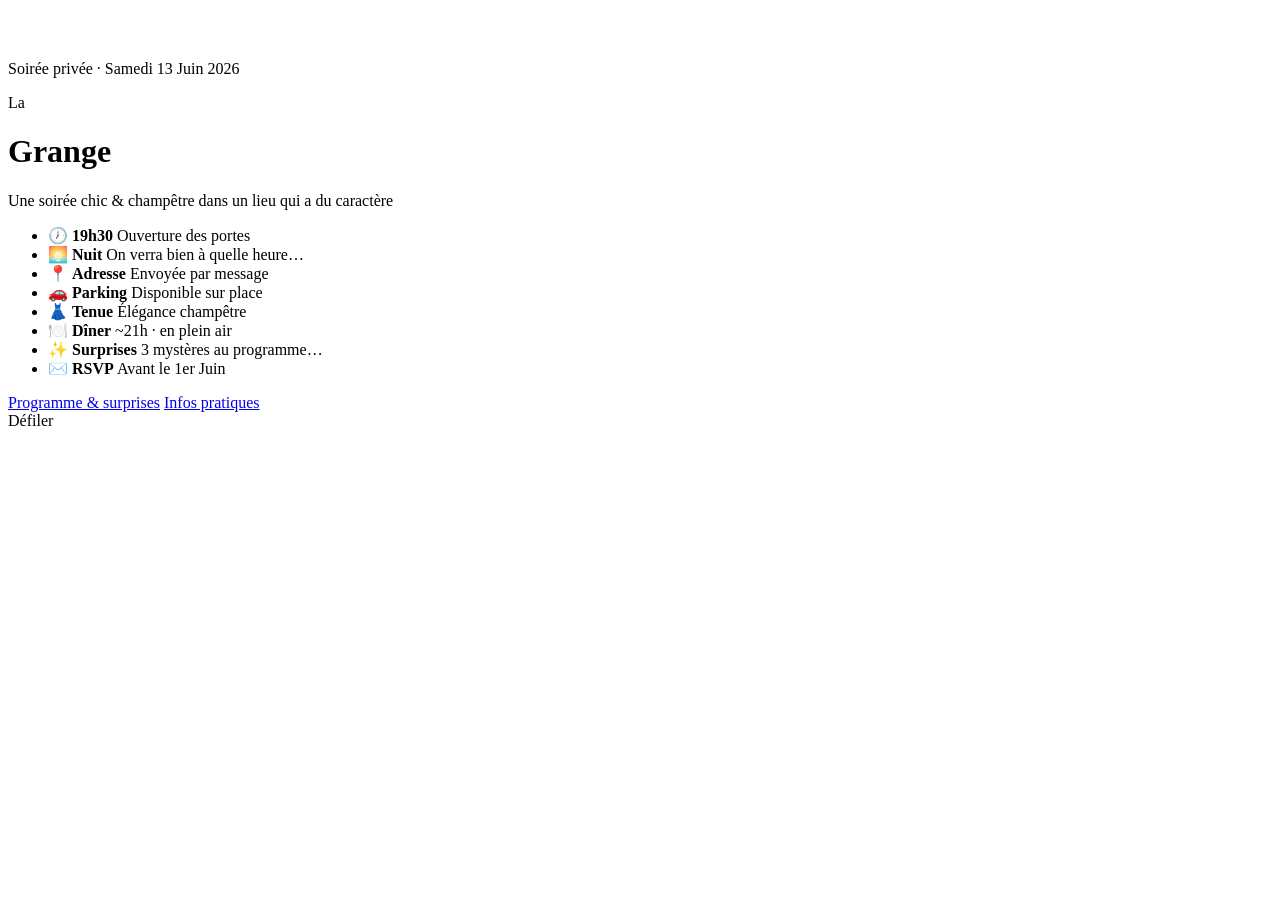
==== index.html @ 0860c228 "Rename index to index.html" ====
<!DOCTYPE html>
<html lang="fr">
<head>
  <meta charset="UTF-8" />
  <meta name="viewport" content="width=device-width, initial-scale=1.0" />
  <title>La Grange · Soirée du 13 Juin 2026</title>
  <link rel="preconnect" href="https://fonts.googleapis.com" />
  <link rel="preconnect" href="https://fonts.gstatic.com" crossorigin />
  <link href="https://fonts.googleapis.com/css2?family=Playfair+Display:ital,wght@0,700;0,900;1,400;1,700&family=Libre+Baskerville:ital@0;1&family=Raleway:wght@300;400;500&display=swap" rel="stylesheet" />
  <link rel="stylesheet" href="style.css" />
</head>
<body>

  <!-- ░░ FOND BRIQUE ░░ -->
  <div class="brick-bg" aria-hidden="true">
    <div class="brick-overlay"></div>
    <div class="brick-vignette"></div>
    <div class="brick-glow"></div>
  </div>

  <!-- ░░ VIGNES ░░ -->
  <div class="vines-wrap vines-wrap-left" aria-hidden="true">
    <img class="vine-img vine-img-1" src="vine-left.png"  alt="" />
    <img class="vine-img vine-img-2" src="vine-right.png" alt="" />
    <img class="vine-img vine-img-3" src="vine-left.png"  alt="" />
    <img class="vine-img vine-img-4" src="vine-right.png" alt="" />
  </div>
  <div class="vines-wrap vines-wrap-right" aria-hidden="true">
    <img class="vine-img vine-img-1" src="vine-right.png" alt="" />
    <img class="vine-img vine-img-2" src="vine-left.png"  alt="" />
    <img class="vine-img vine-img-3" src="vine-right.png" alt="" />
    <img class="vine-img vine-img-4" src="vine-left.png"  alt="" />
  </div>

  <!-- ░░ CONTENU PRINCIPAL ░░ -->
  <main class="hero">

    <p class="eyebrow animate-down delay-1">Soirée privée &middot; Samedi 13 Juin 2026</p>

    <div class="title-block animate-down delay-2">
      <span class="title-la">La</span>
      <h1 class="title-main">Grange</h1>
    </div>

    <div class="ornament animate-down delay-3" aria-hidden="true">
      <span class="orn-line"></span>
      <span class="orn-diamond"></span>
      <span class="orn-diamond sm"></span>
      <span class="orn-diamond"></span>
      <span class="orn-line r"></span>
    </div>

    <p class="hero-tagline animate-down delay-4">
      Une soirée chic &amp; champêtre dans un lieu qui a du caractère
    </p>

    <!-- ÉTIQUETTES INFO -->
    <ul class="tags animate-up delay-5" role="list">
      <li class="tag">
        <span class="tag-icon" aria-hidden="true">🕖</span>
        <strong>19h30</strong>
        <span class="tag-sep" aria-hidden="true"></span>
        Ouverture des portes
      </li>
      <li class="tag">
        <span class="tag-icon" aria-hidden="true">🌅</span>
        <strong>Nuit</strong>
        <span class="tag-sep" aria-hidden="true"></span>
        On verra bien à quelle heure…
      </li>
      <li class="tag">
        <span class="tag-icon" aria-hidden="true">📍</span>
        <strong>Adresse</strong>
        <span class="tag-sep" aria-hidden="true"></span>
        Envoyée par message
      </li>
      <li class="tag">
        <span class="tag-icon" aria-hidden="true">🚗</span>
        <strong>Parking</strong>
        <span class="tag-sep" aria-hidden="true"></span>
        Disponible sur place
      </li>
      <li class="tag">
        <span class="tag-icon" aria-hidden="true">👗</span>
        <strong>Tenue</strong>
        <span class="tag-sep" aria-hidden="true"></span>
        Élégance champêtre
      </li>
      <li class="tag">
        <span class="tag-icon" aria-hidden="true">🍽️</span>
        <strong>Dîner</strong>
        <span class="tag-sep" aria-hidden="true"></span>
        ~21h · en plein air
      </li>
      <li class="tag tag-mystery">
        <span class="tag-icon" aria-hidden="true">✨</span>
        <strong>Surprises</strong>
        <span class="tag-sep" aria-hidden="true"></span>
        3 mystères au programme…
      </li>
      <li class="tag tag-rsvp">
        <span class="tag-icon" aria-hidden="true">✉️</span>
        <strong>RSVP</strong>
        <span class="tag-sep" aria-hidden="true"></span>
        Avant le 1er Juin
      </li>
    </ul>

    <!-- NAVIGATION VERS LES AUTRES PAGES -->
    <nav class="page-nav animate-up delay-6" aria-label="Navigation du site">
      <a href="programme.html" class="nav-btn">Programme &amp; surprises</a>
      <a href="infos.html" class="nav-btn nav-btn-ghost">Infos pratiques</a>
    </nav>

  </main>

  <!-- FLÈCHE SCROLL -->
  <div class="scroll-cue animate-down delay-6" aria-hidden="true">
    <span>Défiler</span>
    <div class="scroll-arrow"></div>
  </div>

  <script src="main.js"></script>
</body>
</html>
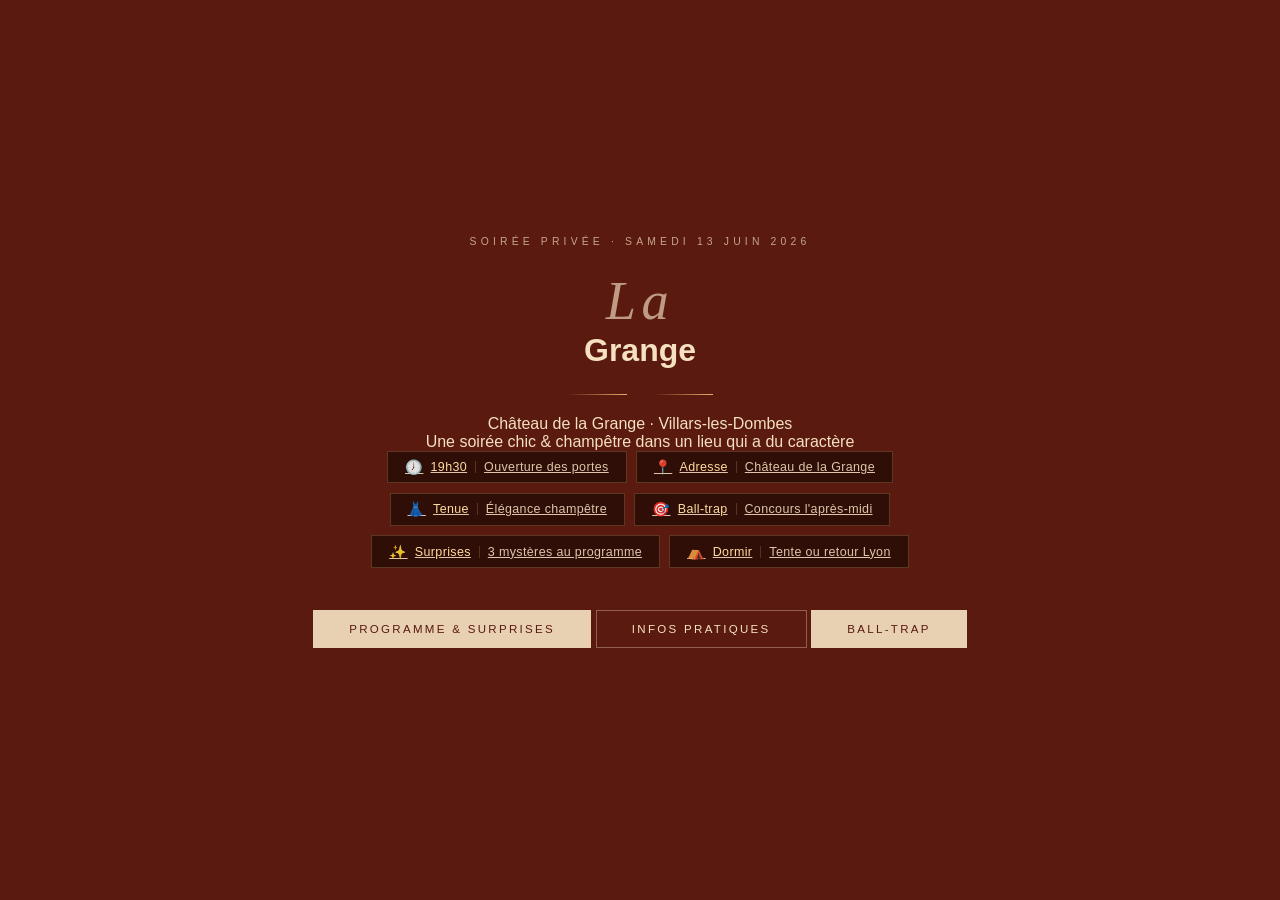
==== commit 748b7776: "Update index.html" ====
--- a/index.html
+++ b/index.html
@@ -4,122 +4,43 @@
   <meta charset="UTF-8" />
   <meta name="viewport" content="width=device-width, initial-scale=1.0" />
   <title>La Grange · Soirée du 13 Juin 2026</title>
-  <link rel="preconnect" href="https://fonts.googleapis.com" />
-  <link rel="preconnect" href="https://fonts.gstatic.com" crossorigin />
-  <link href="https://fonts.googleapis.com/css2?family=Playfair+Display:ital,wght@0,700;0,900;1,400;1,700&family=Libre+Baskerville:ital@0;1&family=Raleway:wght@300;400;500&display=swap" rel="stylesheet" />
   <link rel="stylesheet" href="style.css" />
 </head>
 <body>
 
-  <!-- ░░ FOND BRIQUE ░░ -->
-  <div class="brick-bg" aria-hidden="true">
-    <div class="brick-overlay"></div>
-    <div class="brick-vignette"></div>
-    <div class="brick-glow"></div>
+<main class="hero">
+
+  <p class="eyebrow fade-in d1">Soirée privée &middot; Samedi 13 Juin 2026</p>
+
+  <div class="title-wrap fade-in d2">
+    <span class="title-la">La</span>
+    <h1>Grange</h1>
   </div>
 
-  <!-- ░░ VIGNES ░░ -->
-  <div class="vines-wrap vines-wrap-left" aria-hidden="true">
-    <img class="vine-img vine-img-1" src="vine-left.png"  alt="" />
-    <img class="vine-img vine-img-2" src="vine-right.png" alt="" />
-    <img class="vine-img vine-img-3" src="vine-left.png"  alt="" />
-    <img class="vine-img vine-img-4" src="vine-right.png" alt="" />
-  </div>
-  <div class="vines-wrap vines-wrap-right" aria-hidden="true">
-    <img class="vine-img vine-img-1" src="vine-right.png" alt="" />
-    <img class="vine-img vine-img-2" src="vine-left.png"  alt="" />
-    <img class="vine-img vine-img-3" src="vine-right.png" alt="" />
-    <img class="vine-img vine-img-4" src="vine-left.png"  alt="" />
+  <div class="ornament fade-in d3" aria-hidden="true">
+    <span class="orn-line"></span>
+    <span class="orn-dot"></span>
+    <span class="orn-line"></span>
   </div>
 
-  <!-- ░░ CONTENU PRINCIPAL ░░ -->
-  <main class="hero">
+  <p class="tagline fade-in d4">Château de la Grange &middot; Villars-les-Dombes<br>Une soirée chic &amp; champêtre dans un lieu qui a du caractère</p>
 
-    <p class="eyebrow animate-down delay-1">Soirée privée &middot; Samedi 13 Juin 2026</p>
+  <ul class="tags fade-in d5">
+    <a href="programme.html" class="tag"><span class="tag-icon">🕖</span><strong>19h30</strong><span class="tag-sep"></span>Ouverture des portes</a>
+    <a href="adresse.html" class="tag"><span class="tag-icon">📍</span><strong>Adresse</strong><span class="tag-sep"></span>Château de la Grange</a>
+    <a href="tenue.html" class="tag"><span class="tag-icon">👗</span><strong>Tenue</strong><span class="tag-sep"></span>Élégance champêtre</a>
+    <a href="ball-trap.html" class="tag"><span class="tag-icon">🎯</span><strong>Ball-trap</strong><span class="tag-sep"></span>Concours l'après-midi</a>
+    <a href="programme.html#surprises" class="tag"><span class="tag-icon">✨</span><strong>Surprises</strong><span class="tag-sep"></span>3 mystères au programme</a>
+    <a href="adresse.html#dormir" class="tag"><span class="tag-icon">⛺</span><strong>Dormir</strong><span class="tag-sep"></span>Tente ou retour Lyon</a>
+  </ul>
 
-    <div class="title-block animate-down delay-2">
-      <span class="title-la">La</span>
-      <h1 class="title-main">Grange</h1>
-    </div>
+  <nav class="nav fade-in d6">
+    <a href="programme.html" class="nav-btn">Programme &amp; surprises</a>
+    <a href="adresse.html" class="nav-btn nav-btn-ghost">Infos pratiques</a>
+    <a href="ball-trap.html" class="nav-btn nav-btn-ball">Ball-trap</a>
+  </nav>
 
-    <div class="ornament animate-down delay-3" aria-hidden="true">
-      <span class="orn-line"></span>
-      <span class="orn-diamond"></span>
-      <span class="orn-diamond sm"></span>
-      <span class="orn-diamond"></span>
-      <span class="orn-line r"></span>
-    </div>
+</main>
 
-    <p class="hero-tagline animate-down delay-4">
-      Une soirée chic &amp; champêtre dans un lieu qui a du caractère
-    </p>
-
-    <!-- ÉTIQUETTES INFO -->
-    <ul class="tags animate-up delay-5" role="list">
-      <li class="tag">
-        <span class="tag-icon" aria-hidden="true">🕖</span>
-        <strong>19h30</strong>
-        <span class="tag-sep" aria-hidden="true"></span>
-        Ouverture des portes
-      </li>
-      <li class="tag">
-        <span class="tag-icon" aria-hidden="true">🌅</span>
-        <strong>Nuit</strong>
-        <span class="tag-sep" aria-hidden="true"></span>
-        On verra bien à quelle heure…
-      </li>
-      <li class="tag">
-        <span class="tag-icon" aria-hidden="true">📍</span>
-        <strong>Adresse</strong>
-        <span class="tag-sep" aria-hidden="true"></span>
-        Envoyée par message
-      </li>
-      <li class="tag">
-        <span class="tag-icon" aria-hidden="true">🚗</span>
-        <strong>Parking</strong>
-        <span class="tag-sep" aria-hidden="true"></span>
-        Disponible sur place
-      </li>
-      <li class="tag">
-        <span class="tag-icon" aria-hidden="true">👗</span>
-        <strong>Tenue</strong>
-        <span class="tag-sep" aria-hidden="true"></span>
-        Élégance champêtre
-      </li>
-      <li class="tag">
-        <span class="tag-icon" aria-hidden="true">🍽️</span>
-        <strong>Dîner</strong>
-        <span class="tag-sep" aria-hidden="true"></span>
-        ~21h · en plein air
-      </li>
-      <li class="tag tag-mystery">
-        <span class="tag-icon" aria-hidden="true">✨</span>
-        <strong>Surprises</strong>
-        <span class="tag-sep" aria-hidden="true"></span>
-        3 mystères au programme…
-      </li>
-      <li class="tag tag-rsvp">
-        <span class="tag-icon" aria-hidden="true">✉️</span>
-        <strong>RSVP</strong>
-        <span class="tag-sep" aria-hidden="true"></span>
-        Avant le 1er Juin
-      </li>
-    </ul>
-
-    <!-- NAVIGATION VERS LES AUTRES PAGES -->
-    <nav class="page-nav animate-up delay-6" aria-label="Navigation du site">
-      <a href="programme.html" class="nav-btn">Programme &amp; surprises</a>
-      <a href="infos.html" class="nav-btn nav-btn-ghost">Infos pratiques</a>
-    </nav>
-
-  </main>
-
-  <!-- FLÈCHE SCROLL -->
-  <div class="scroll-cue animate-down delay-6" aria-hidden="true">
-    <span>Défiler</span>
-    <div class="scroll-arrow"></div>
-  </div>
-
-  <script src="main.js"></script>
 </body>
 </html>
--- a/style.css
+++ b/style.css
@@ -0,0 +1,424 @@
+/* ============================================================
+   LA GRANGE · style.css
+   Soirée du 13 Juin 2026
+   ============================================================ */
+
+/* ── VARIABLES ─────────────────────────────────────────────── */
+:root {
+  --brick-base:    #7a2e1a;
+  --brick-dark:    #5a1a0f;
+  --brick-mid:     #8a3820;
+  --cream:         #F5E0C0;
+  --cream-dim:     rgba(245, 224, 192, 0.65);
+  --gold:          rgba(255, 200, 120, 0.85);
+  --gold-faint:    rgba(255, 200, 120, 0.25);
+  --gold-glow:     rgba(255, 160, 60, 0.12);
+  --text-mid:      rgba(245, 224, 192, 0.7);
+  --text-muted:    rgba(245, 224, 192, 0.45);
+  --tag-bg:        rgba(18, 7, 2, 0.58);
+  --tag-border:    rgba(255, 200, 120, 0.22);
+  --vine-green:    #4a7c3f;
+
+  --font-display:  'Playfair Display', Georgia, serif;
+  --font-serif:    'Libre Baskerville', Georgia, serif;
+  --font-sans:     'Raleway', sans-serif;
+
+  --ease-out: cubic-bezier(0.22, 1, 0.36, 1);
+}
+
+/* ── RESET ──────────────────────────────────────────────────── */
+*, *::before, *::after {
+  box-sizing: border-box;
+  margin: 0;
+  padding: 0;
+}
+
+html {
+  scroll-behavior: smooth;
+  font-size: 16px;
+}
+
+body {
+  font-family: var(--font-sans);
+  font-weight: 300;
+  background-color: var(--brick-dark);
+  color: var(--cream);
+  min-height: 100vh;
+  overflow-x: hidden;
+  position: relative;
+}
+
+/* ── MUR DE BRIQUE ──────────────────────────────────────────── */
+.brick-bg {
+  position: fixed;
+  inset: 0;
+  z-index: 0;
+  background-color: var(--brick-dark);
+  background-image: url('brick.jpg');
+  background-size: cover;
+  background-position: center center;
+  background-repeat: no-repeat;
+  pointer-events: none;
+}
+
+/* Superposition sombre pour lisibilité du texte */
+.brick-overlay {
+  position: absolute;
+  inset: 0;
+  background: rgba(20, 5, 2, 0.52);
+}
+
+/* Vignette sur les bords pour la profondeur */
+.brick-vignette {
+  position: absolute;
+  inset: 0;
+  background: radial-gradient(
+    ellipse at 50% 50%,
+    transparent 30%,
+    rgba(10, 2, 0, 0.72) 100%
+  );
+}
+
+/* Lueur chaude centrale très subtile */
+.brick-glow {
+  position: absolute;
+  inset: 0;
+  background: radial-gradient(
+    ellipse at 50% 45%,
+    rgba(255, 130, 50, 0.06) 0%,
+    transparent 60%
+  );
+}
+
+/* ── VIGNES ─────────────────────────────────────────────────── */
+.vines-wrap {
+  position: fixed;
+  top: 0;
+  width: 340px;
+  height: 100%;
+  z-index: 2;
+  pointer-events: none;
+  overflow: hidden;
+  display: flex;
+  flex-direction: column;
+  align-items: flex-start;
+}
+
+.vines-wrap-left  { left: 0; }
+.vines-wrap-right { right: 0; transform: scaleX(-1); }
+
+/* mix-blend-mode: screen efface le fond noir, ne garde que les feuilles */
+.vine-img {
+  mix-blend-mode: screen;
+  width: 110%;
+  opacity: 0.92;
+  flex-shrink: 0;
+  display: block;
+}
+
+/* Alterner l'orientation pour varier l'aspect */
+.vine-img-1 { transform: rotate(-8deg)  translateX(-5%)  scaleY(1);    margin-top: -2%; }
+.vine-img-2 { transform: rotate(12deg)  translateX(-8%)  scaleY(-1);   margin-top: -8%; }
+.vine-img-3 { transform: rotate(-5deg)  translateX(2%)   scaleY(1);    margin-top: -10%; }
+.vine-img-4 { transform: rotate(9deg)   translateX(-6%)  scaleY(-1);   margin-top: -8%; }
+
+/* Animation douce de balancement */
+@keyframes vineSway {
+  0%,  100% { transform-origin: top center; filter: brightness(0.95); }
+  40%        { filter: brightness(1.02); }
+}
+
+.vines-wrap-left  .vine-img { animation: swayL 8s ease-in-out infinite; }
+.vines-wrap-right .vine-img { animation: swayR 9s ease-in-out infinite; }
+
+.vine-img-1 { animation-delay: 0s;    }
+.vine-img-2 { animation-delay: -2s;   }
+.vine-img-3 { animation-delay: -4.5s; }
+.vine-img-4 { animation-delay: -1.5s; }
+
+@keyframes swayL {
+  0%,  100% { transform-origin: top left;  }
+  50%        { transform: translateX(4px) rotate(-1deg); }
+}
+@keyframes swayR {
+  0%,  100% { transform-origin: top right; }
+  50%        { transform: translateX(-4px) rotate(1deg); }
+}
+
+/* ── HERO ───────────────────────────────────────────────────── */
+.hero {
+  position: relative;
+  z-index: 10;
+  min-height: 100vh;
+  display: flex;
+  flex-direction: column;
+  align-items: center;
+  justify-content: center;
+  text-align: center;
+  padding: 4rem 1.5rem 5rem;
+  gap: 0;
+}
+
+/* ── TYPOGRAPHY ─────────────────────────────────────────────── */
+.eyebrow {
+  font-family: var(--font-sans);
+  font-weight: 400;
+  font-size: 0.65rem;
+  letter-spacing: 0.4em;
+  text-transform: uppercase;
+  color: var(--text-mid);
+  margin-bottom: 1.4rem;
+}
+
+.title-block {
+  display: flex;
+  flex-direction: column;
+  align-items: center;
+  line-height: 1;
+  margin-bottom: 0.2rem;
+}
+
+.title-la {
+  font-family: var(--font-display);
+  font-style: italic;
+  font-weight: 400;
+  font-size: clamp(1.8rem, 5vw, 3.4rem);
+  color: var(--cream-dim);
+  letter-spacing: 0.1em;
+  margin-bottom: 0.05em;
+}
+
+.title-main {
+  font-family: var(--font-display);
+  font-weight: 900;
+  font-size: clamp(4.5rem, 14vw, 10rem);
+  line-height: 0.88;
+  color: var(--cream);
+  letter-spacing: -0.01em;
+  text-shadow:
+    4px 4px 0 rgba(70, 15, 2, 0.7),
+    0 0 80px var(--gold-glow);
+}
+
+/* ── ORNEMENT ───────────────────────────────────────────────── */
+.ornament {
+  display: flex;
+  align-items: center;
+  gap: 0.8rem;
+  margin: 1.6rem 0 1.2rem;
+}
+
+.orn-line {
+  display: block;
+  width: 60px;
+  height: 1px;
+  background: linear-gradient(90deg, transparent, var(--gold));
+}
+.orn-line.r {
+  background: linear-gradient(90deg, var(--gold), transparent);
+}
+
+.orn-diamond {
+  display: block;
+  width: 6px;
+  height: 6px;
+  background: var(--gold);
+  transform: rotate(45deg);
+}
+.orn-diamond.sm {
+  width: 4px;
+  height: 4px;
+  opacity: 0.5;
+  margin: 0 -4px;
+}
+
+/* ── TAGLINE ────────────────────────────────────────────────── */
+.hero-tagline {
+  font-family: var(--font-serif);
+  font-style: italic;
+  font-size: clamp(0.85rem, 2.2vw, 1.05rem);
+  color: var(--text-mid);
+  letter-spacing: 0.04em;
+  margin-bottom: 2.4rem;
+  max-width: 440px;
+}
+
+/* ── ÉTIQUETTES ─────────────────────────────────────────────── */
+.tags {
+  list-style: none;
+  display: flex;
+  flex-wrap: wrap;
+  gap: 0.6rem;
+  justify-content: center;
+  max-width: 700px;
+  margin-bottom: 2.6rem;
+}
+
+.tag {
+  display: inline-flex;
+  align-items: center;
+  gap: 0.45rem;
+  padding: 0.52rem 1.05rem;
+  background: var(--tag-bg);
+  border: 1px solid var(--tag-border);
+  color: rgba(245, 224, 192, 0.88);
+  font-size: 0.78rem;
+  font-weight: 400;
+  letter-spacing: 0.03em;
+  backdrop-filter: blur(6px);
+  -webkit-backdrop-filter: blur(6px);
+  transition: border-color 0.3s ease, background 0.3s ease, transform 0.2s ease;
+  cursor: default;
+}
+
+.tag:hover {
+  border-color: rgba(255, 200, 120, 0.5);
+  background: rgba(18, 7, 2, 0.72);
+  transform: translateY(-2px);
+}
+
+.tag strong {
+  font-weight: 500;
+  color: rgba(255, 220, 160, 1);
+}
+
+.tag-sep {
+  display: inline-block;
+  width: 1px;
+  height: 12px;
+  background: rgba(255, 200, 120, 0.2);
+  margin: 0 0.05rem;
+}
+
+.tag-icon {
+  font-size: 0.88rem;
+  line-height: 1;
+}
+
+/* Étiquettes spéciales */
+.tag.tag-mystery {
+  border-color: rgba(200, 150, 255, 0.25);
+}
+.tag.tag-mystery strong {
+  color: rgba(220, 180, 255, 1);
+}
+
+.tag.tag-rsvp {
+  border-color: rgba(255, 200, 120, 0.45);
+  background: rgba(40, 20, 5, 0.7);
+}
+
+/* ── NAVIGATION PAGES ───────────────────────────────────────── */
+.page-nav {
+  display: flex;
+  flex-wrap: wrap;
+  gap: 0.75rem;
+  justify-content: center;
+}
+
+.nav-btn {
+  display: inline-block;
+  padding: 0.75rem 2.2rem;
+  font-family: var(--font-sans);
+  font-size: 0.72rem;
+  font-weight: 500;
+  letter-spacing: 0.2em;
+  text-transform: uppercase;
+  text-decoration: none;
+  background: rgba(245, 224, 192, 0.92);
+  color: var(--brick-dark);
+  border: 1px solid transparent;
+  transition: background 0.3s ease, color 0.3s ease, border-color 0.3s ease, transform 0.2s ease;
+}
+
+.nav-btn:hover {
+  background: var(--cream);
+  transform: translateY(-2px);
+}
+
+.nav-btn.nav-btn-ghost {
+  background: transparent;
+  color: var(--cream);
+  border-color: rgba(245, 224, 192, 0.35);
+}
+
+.nav-btn.nav-btn-ghost:hover {
+  background: rgba(245, 224, 192, 0.1);
+  border-color: rgba(245, 224, 192, 0.6);
+}
+
+/* ── SCROLL CUE ─────────────────────────────────────────────── */
+.scroll-cue {
+  position: fixed;
+  bottom: 1.6rem;
+  left: 50%;
+  transform: translateX(-50%);
+  z-index: 20;
+  display: flex;
+  flex-direction: column;
+  align-items: center;
+  gap: 5px;
+}
+
+.scroll-cue span {
+  font-size: 0.58rem;
+  letter-spacing: 0.25em;
+  text-transform: uppercase;
+  color: var(--text-muted);
+}
+
+.scroll-arrow {
+  width: 1px;
+  height: 38px;
+  background: linear-gradient(to bottom, rgba(255, 200, 120, 0.45), transparent);
+  animation: arrowPulse 2.2s ease-in-out infinite;
+}
+
+@keyframes arrowPulse {
+  0%, 100% { opacity: 0.4; transform: scaleY(1);    }
+  50%       { opacity: 1;   transform: scaleY(1.12); }
+}
+
+/* ── ANIMATIONS D'ENTRÉE ────────────────────────────────────── */
+.animate-down,
+.animate-up {
+  opacity: 0;
+}
+
+/* JS ajoute .visible — mais fallback CSS si JS désactivé */
+@media (prefers-reduced-motion: no-preference) {
+  .animate-down { transform: translateY(-18px); transition: opacity 0.8s var(--ease-out), transform 0.8s var(--ease-out); }
+  .animate-up   { transform: translateY(18px);  transition: opacity 0.8s var(--ease-out), transform 0.8s var(--ease-out); }
+}
+
+.animate-down.visible,
+.animate-up.visible {
+  opacity: 1;
+  transform: translateY(0);
+}
+
+.delay-1 { transition-delay: 0.1s; }
+.delay-2 { transition-delay: 0.3s; }
+.delay-3 { transition-delay: 0.5s; }
+.delay-4 { transition-delay: 0.65s; }
+.delay-5 { transition-delay: 0.8s; }
+.delay-6 { transition-delay: 1.0s; }
+
+/* ── RESPONSIVE ─────────────────────────────────────────────── */
+@media (max-width: 640px) {
+  .vines-wrap { width: 180px; opacity: 0.7; }
+
+  .title-main { font-size: clamp(4rem, 18vw, 6rem); }
+
+  .tags { gap: 0.45rem; }
+  .tag  { font-size: 0.72rem; padding: 0.45rem 0.85rem; }
+
+  .page-nav { flex-direction: column; align-items: center; }
+  .nav-btn  { width: 220px; text-align: center; }
+
+  .scroll-cue { display: none; }
+}
+
+@media (max-width: 400px) {
+  .vines-wrap { display: none; }
+}
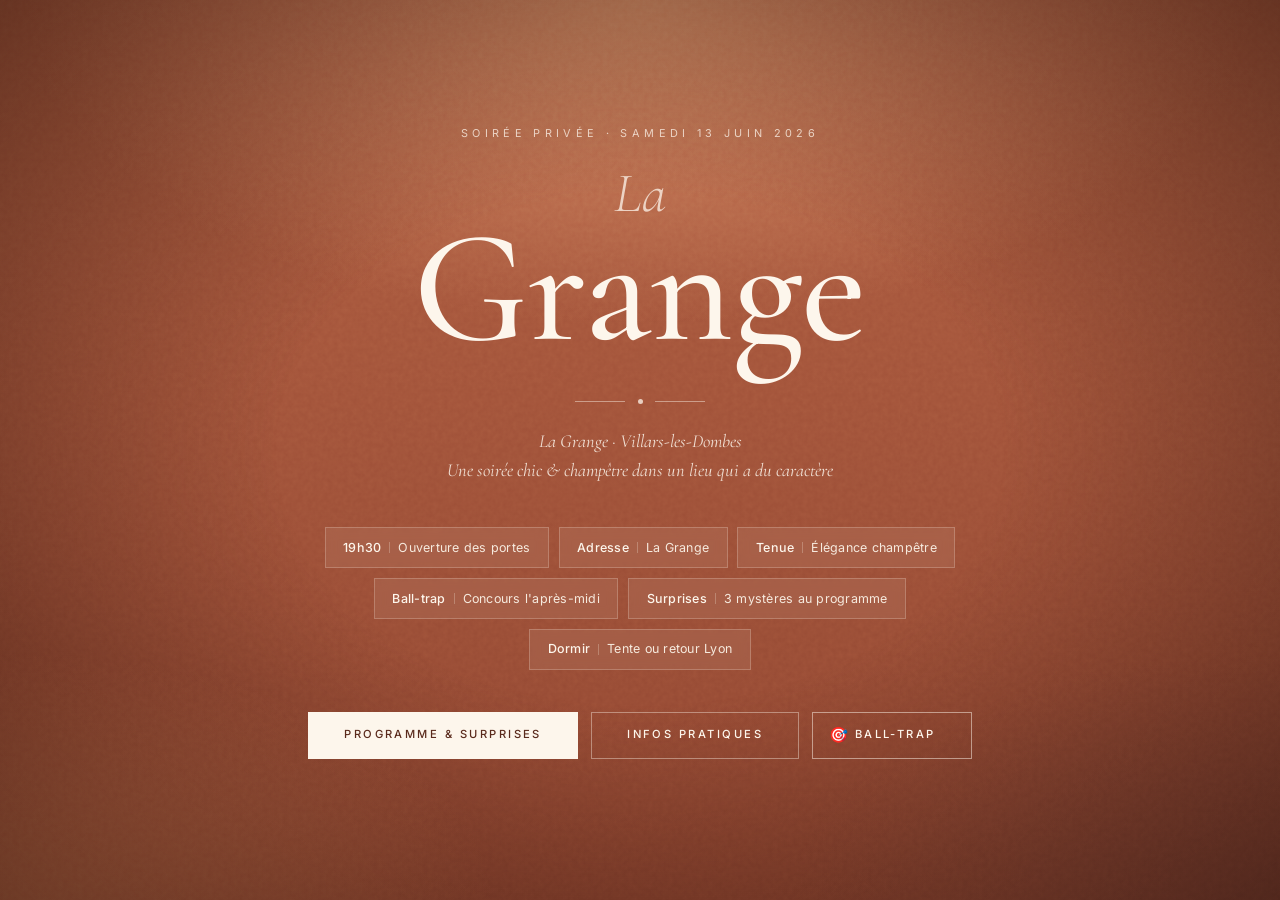
==== commit a9680f6d: "Update index.html" ====
--- a/index.html
+++ b/index.html
@@ -23,15 +23,15 @@
     <span class="orn-line"></span>
   </div>
 
-  <p class="tagline fade-in d4">Château de la Grange &middot; Villars-les-Dombes<br>Une soirée chic &amp; champêtre dans un lieu qui a du caractère</p>
+  <p class="tagline fade-in d4">La Grange &middot; Villars-les-Dombes<br>Une soirée chic &amp; champêtre dans un lieu qui a du caractère</p>
 
   <ul class="tags fade-in d5">
-    <a href="programme.html" class="tag"><span class="tag-icon">🕖</span><strong>19h30</strong><span class="tag-sep"></span>Ouverture des portes</a>
-    <a href="adresse.html" class="tag"><span class="tag-icon">📍</span><strong>Adresse</strong><span class="tag-sep"></span>Château de la Grange</a>
-    <a href="tenue.html" class="tag"><span class="tag-icon">👗</span><strong>Tenue</strong><span class="tag-sep"></span>Élégance champêtre</a>
-    <a href="ball-trap.html" class="tag"><span class="tag-icon">🎯</span><strong>Ball-trap</strong><span class="tag-sep"></span>Concours l'après-midi</a>
-    <a href="programme.html#surprises" class="tag"><span class="tag-icon">✨</span><strong>Surprises</strong><span class="tag-sep"></span>3 mystères au programme</a>
-    <a href="adresse.html#dormir" class="tag"><span class="tag-icon">⛺</span><strong>Dormir</strong><span class="tag-sep"></span>Tente ou retour Lyon</a>
+    <a href="programme.html" class="tag"><strong>19h30</strong><span class="tag-sep"></span>Ouverture des portes</a>
+    <a href="adresse.html" class="tag"><strong>Adresse</strong><span class="tag-sep"></span>La Grange</a>
+    <a href="tenue.html" class="tag"><strong>Tenue</strong><span class="tag-sep"></span>Élégance champêtre</a>
+    <a href="ball-trap.html" class="tag"><strong>Ball-trap</strong><span class="tag-sep"></span>Concours l'après-midi</a>
+    <a href="programme.html#surprises" class="tag"><strong>Surprises</strong><span class="tag-sep"></span>3 mystères au programme</a>
+    <a href="adresse.html#dormir" class="tag"><strong>Dormir</strong><span class="tag-sep"></span>Tente ou retour Lyon</a>
   </ul>
 
   <nav class="nav fade-in d6">
--- a/style.css
+++ b/style.css
@@ -1,424 +1,706 @@
 /* ============================================================
-   LA GRANGE · style.css
-   Soirée du 13 Juin 2026
+   LA GRANGE · style.css · partagé entre toutes les pages
    ============================================================ */
 
-/* ── VARIABLES ─────────────────────────────────────────────── */
+@import url('https://fonts.googleapis.com/css2?family=Cormorant+Garamond:ital,wght@0,300;0,400;0,500;0,600;1,300;1,400&family=Inter:wght@300;400;500;600&display=swap');
+
 :root {
-  --brick-base:    #7a2e1a;
-  --brick-dark:    #5a1a0f;
-  --brick-mid:     #8a3820;
-  --cream:         #F5E0C0;
-  --cream-dim:     rgba(245, 224, 192, 0.65);
-  --gold:          rgba(255, 200, 120, 0.85);
-  --gold-faint:    rgba(255, 200, 120, 0.25);
-  --gold-glow:     rgba(255, 160, 60, 0.12);
-  --text-mid:      rgba(245, 224, 192, 0.7);
-  --text-muted:    rgba(245, 224, 192, 0.45);
-  --tag-bg:        rgba(18, 7, 2, 0.58);
-  --tag-border:    rgba(255, 200, 120, 0.22);
-  --vine-green:    #4a7c3f;
-
-  --font-display:  'Playfair Display', Georgia, serif;
-  --font-serif:    'Libre Baskerville', Georgia, serif;
-  --font-sans:     'Raleway', sans-serif;
-
-  --ease-out: cubic-bezier(0.22, 1, 0.36, 1);
-}
-
-/* ── RESET ──────────────────────────────────────────────────── */
-*, *::before, *::after {
-  box-sizing: border-box;
-  margin: 0;
-  padding: 0;
-}
-
-html {
-  scroll-behavior: smooth;
-  font-size: 16px;
-}
+  --terra-1:    #b86848;
+  --terra-2:    #9a4d36;
+  --terra-3:    #d4936c;
+  --terra-4:    #8a4a3a;
+  --terra-5:    #c47650;
+  --cream:      #fdf6ec;
+  --cream-dim:  rgba(253, 246, 236, 0.75);
+  --cream-mute: rgba(253, 246, 236, 0.55);
+  --olive:      #7d8a4e;
+  --olive-dark: #5a6533;
+  --dark:       #2a1810;
+
+  --font-display: 'Cormorant Garamond', Georgia, serif;
+  --font-sans:    'Inter', sans-serif;
+
+  --ease: cubic-bezier(0.22, 1, 0.36, 1);
+}
+
+*, *::before, *::after { box-sizing: border-box; margin: 0; padding: 0; }
+
+html { scroll-behavior: smooth; }
 
 body {
   font-family: var(--font-sans);
   font-weight: 300;
-  background-color: var(--brick-dark);
   color: var(--cream);
   min-height: 100vh;
+  position: relative;
   overflow-x: hidden;
-  position: relative;
-}
-
-/* ── MUR DE BRIQUE ──────────────────────────────────────────── */
-.brick-bg {
+  line-height: 1.6;
+  background:
+    radial-gradient(ellipse 80% 60% at 50% 0%,    var(--terra-3) 0%, transparent 60%),
+    radial-gradient(ellipse 70% 50% at 100% 100%, var(--terra-4) 0%, transparent 55%),
+    radial-gradient(ellipse 70% 50% at 0% 100%,   var(--terra-5) 0%, transparent 55%),
+    linear-gradient(180deg, var(--terra-1) 0%, var(--terra-2) 100%);
+  background-attachment: fixed;
+}
+
+/* Grain texture global */
+body::before {
+  content: '';
   position: fixed;
   inset: 0;
-  z-index: 0;
-  background-color: var(--brick-dark);
-  background-image: url('brick.jpg');
-  background-size: cover;
-  background-position: center center;
-  background-repeat: no-repeat;
+  z-index: 1;
   pointer-events: none;
-}
-
-/* Superposition sombre pour lisibilité du texte */
-.brick-overlay {
-  position: absolute;
+  background-image: url("data:image/svg+xml,%3Csvg viewBox='0 0 200 200' xmlns='http://www.w3.org/2000/svg'%3E%3Cfilter id='n'%3E%3CfeTurbulence type='fractalNoise' baseFrequency='0.9' numOctaves='2'/%3E%3CfeColorMatrix values='0 0 0 0 0 0 0 0 0 0 0 0 0 0 0 0 0 0 0.5 0'/%3E%3C/filter%3E%3Crect width='100%25' height='100%25' filter='url(%23n)' opacity='0.5'/%3E%3C/svg%3E");
+  opacity: 0.45;
+  mix-blend-mode: overlay;
+}
+
+/* Vignette */
+body::after {
+  content: '';
+  position: fixed;
   inset: 0;
-  background: rgba(20, 5, 2, 0.52);
-}
-
-/* Vignette sur les bords pour la profondeur */
-.brick-vignette {
-  position: absolute;
-  inset: 0;
-  background: radial-gradient(
-    ellipse at 50% 50%,
-    transparent 30%,
-    rgba(10, 2, 0, 0.72) 100%
-  );
-}
-
-/* Lueur chaude centrale très subtile */
-.brick-glow {
-  position: absolute;
-  inset: 0;
-  background: radial-gradient(
-    ellipse at 50% 45%,
-    rgba(255, 130, 50, 0.06) 0%,
-    transparent 60%
-  );
-}
-
-/* ── VIGNES ─────────────────────────────────────────────────── */
-.vines-wrap {
-  position: fixed;
-  top: 0;
-  width: 340px;
-  height: 100%;
-  z-index: 2;
+  z-index: 1;
   pointer-events: none;
-  overflow: hidden;
-  display: flex;
-  flex-direction: column;
-  align-items: flex-start;
-}
-
-.vines-wrap-left  { left: 0; }
-.vines-wrap-right { right: 0; transform: scaleX(-1); }
-
-/* mix-blend-mode: screen efface le fond noir, ne garde que les feuilles */
-.vine-img {
-  mix-blend-mode: screen;
-  width: 110%;
-  opacity: 0.92;
-  flex-shrink: 0;
-  display: block;
-}
-
-/* Alterner l'orientation pour varier l'aspect */
-.vine-img-1 { transform: rotate(-8deg)  translateX(-5%)  scaleY(1);    margin-top: -2%; }
-.vine-img-2 { transform: rotate(12deg)  translateX(-8%)  scaleY(-1);   margin-top: -8%; }
-.vine-img-3 { transform: rotate(-5deg)  translateX(2%)   scaleY(1);    margin-top: -10%; }
-.vine-img-4 { transform: rotate(9deg)   translateX(-6%)  scaleY(-1);   margin-top: -8%; }
-
-/* Animation douce de balancement */
-@keyframes vineSway {
-  0%,  100% { transform-origin: top center; filter: brightness(0.95); }
-  40%        { filter: brightness(1.02); }
-}
-
-.vines-wrap-left  .vine-img { animation: swayL 8s ease-in-out infinite; }
-.vines-wrap-right .vine-img { animation: swayR 9s ease-in-out infinite; }
-
-.vine-img-1 { animation-delay: 0s;    }
-.vine-img-2 { animation-delay: -2s;   }
-.vine-img-3 { animation-delay: -4.5s; }
-.vine-img-4 { animation-delay: -1.5s; }
-
-@keyframes swayL {
-  0%,  100% { transform-origin: top left;  }
-  50%        { transform: translateX(4px) rotate(-1deg); }
-}
-@keyframes swayR {
-  0%,  100% { transform-origin: top right; }
-  50%        { transform: translateX(-4px) rotate(1deg); }
-}
-
-/* ── HERO ───────────────────────────────────────────────────── */
+  background: radial-gradient(ellipse at center, transparent 40%, rgba(40,15,8,0.55) 100%);
+}
+
+main, .page-content { position: relative; z-index: 10; }
+
+/* ── ACCUEIL ────────────────────────────────────────────────── */
 .hero {
-  position: relative;
-  z-index: 10;
   min-height: 100vh;
   display: flex;
   flex-direction: column;
   align-items: center;
   justify-content: center;
+  padding: 4rem 2rem 5rem;
   text-align: center;
-  padding: 4rem 1.5rem 5rem;
-  gap: 0;
-}
-
-/* ── TYPOGRAPHY ─────────────────────────────────────────────── */
+}
+
 .eyebrow {
-  font-family: var(--font-sans);
-  font-weight: 400;
-  font-size: 0.65rem;
+  font-size: 0.68rem;
   letter-spacing: 0.4em;
   text-transform: uppercase;
-  color: var(--text-mid);
+  color: var(--cream-dim);
   margin-bottom: 1.4rem;
-}
-
-.title-block {
-  display: flex;
-  flex-direction: column;
-  align-items: center;
+  font-weight: 400;
+}
+
+.title-wrap {
   line-height: 1;
-  margin-bottom: 0.2rem;
+  margin-bottom: 0.5rem;
 }
 
 .title-la {
   font-family: var(--font-display);
   font-style: italic;
-  font-weight: 400;
-  font-size: clamp(1.8rem, 5vw, 3.4rem);
+  font-weight: 300;
+  font-size: clamp(2rem, 5vw, 3.5rem);
   color: var(--cream-dim);
-  letter-spacing: 0.1em;
-  margin-bottom: 0.05em;
-}
-
-.title-main {
-  font-family: var(--font-display);
-  font-weight: 900;
-  font-size: clamp(4.5rem, 14vw, 10rem);
-  line-height: 0.88;
-  color: var(--cream);
-  letter-spacing: -0.01em;
-  text-shadow:
-    4px 4px 0 rgba(70, 15, 2, 0.7),
-    0 0 80px var(--gold-glow);
-}
-
-/* ── ORNEMENT ───────────────────────────────────────────────── */
+  display: block;
+  margin-bottom: -0.1em;
+}
+
+h1 {
+  font-family: var(--font-display);
+  font-weight: 500;
+  font-size: clamp(5rem, 14vw, 10rem);
+  line-height: 0.92;
+  color: var(--cream);
+  letter-spacing: -0.005em;
+}
+
 .ornament {
   display: flex;
   align-items: center;
   gap: 0.8rem;
-  margin: 1.6rem 0 1.2rem;
-}
-
-.orn-line {
-  display: block;
-  width: 60px;
-  height: 1px;
-  background: linear-gradient(90deg, transparent, var(--gold));
-}
-.orn-line.r {
-  background: linear-gradient(90deg, var(--gold), transparent);
-}
-
-.orn-diamond {
-  display: block;
-  width: 6px;
-  height: 6px;
-  background: var(--gold);
-  transform: rotate(45deg);
-}
-.orn-diamond.sm {
-  width: 4px;
-  height: 4px;
-  opacity: 0.5;
-  margin: 0 -4px;
-}
-
-/* ── TAGLINE ────────────────────────────────────────────────── */
-.hero-tagline {
-  font-family: var(--font-serif);
+  margin: 1.8rem 0 1.4rem;
+  color: var(--cream-dim);
+}
+.orn-line { width: 50px; height: 1px; background: currentColor; opacity: 0.6; }
+.orn-dot  { width: 5px; height: 5px; border-radius: 50%; background: currentColor; }
+
+.tagline {
+  font-family: var(--font-display);
   font-style: italic;
-  font-size: clamp(0.85rem, 2.2vw, 1.05rem);
-  color: var(--text-mid);
-  letter-spacing: 0.04em;
-  margin-bottom: 2.4rem;
-  max-width: 440px;
-}
-
-/* ── ÉTIQUETTES ─────────────────────────────────────────────── */
+  font-size: clamp(0.95rem, 2.2vw, 1.15rem);
+  color: rgba(253, 246, 236, 0.85);
+  margin-bottom: 2.6rem;
+  max-width: 460px;
+  font-weight: 400;
+}
+
+/* ── ÉTIQUETTES (cliquables) ────────────────────────────────── */
 .tags {
   list-style: none;
   display: flex;
   flex-wrap: wrap;
   gap: 0.6rem;
   justify-content: center;
-  max-width: 700px;
+  max-width: 720px;
   margin-bottom: 2.6rem;
 }
 
 .tag {
   display: inline-flex;
   align-items: center;
-  gap: 0.45rem;
-  padding: 0.52rem 1.05rem;
-  background: var(--tag-bg);
-  border: 1px solid var(--tag-border);
-  color: rgba(245, 224, 192, 0.88);
+  gap: 0.5rem;
+  padding: 0.6rem 1.1rem;
+  background: rgba(253, 246, 236, 0.08);
+  border: 1px solid rgba(253, 246, 236, 0.22);
+  color: rgba(253, 246, 236, 0.92);
   font-size: 0.78rem;
   font-weight: 400;
-  letter-spacing: 0.03em;
+  letter-spacing: 0.02em;
+  text-decoration: none;
   backdrop-filter: blur(6px);
   -webkit-backdrop-filter: blur(6px);
-  transition: border-color 0.3s ease, background 0.3s ease, transform 0.2s ease;
-  cursor: default;
+  transition: all 0.25s var(--ease);
+  cursor: pointer;
 }
 
 .tag:hover {
-  border-color: rgba(255, 200, 120, 0.5);
-  background: rgba(18, 7, 2, 0.72);
+  background: rgba(253, 246, 236, 0.16);
+  border-color: rgba(253, 246, 236, 0.5);
   transform: translateY(-2px);
 }
 
 .tag strong {
   font-weight: 500;
-  color: rgba(255, 220, 160, 1);
+  color: var(--cream);
 }
 
 .tag-sep {
-  display: inline-block;
   width: 1px;
-  height: 12px;
-  background: rgba(255, 200, 120, 0.2);
-  margin: 0 0.05rem;
-}
-
-.tag-icon {
-  font-size: 0.88rem;
-  line-height: 1;
-}
-
-/* Étiquettes spéciales */
-.tag.tag-mystery {
-  border-color: rgba(200, 150, 255, 0.25);
-}
-.tag.tag-mystery strong {
-  color: rgba(220, 180, 255, 1);
-}
-
-.tag.tag-rsvp {
-  border-color: rgba(255, 200, 120, 0.45);
-  background: rgba(40, 20, 5, 0.7);
-}
-
-/* ── NAVIGATION PAGES ───────────────────────────────────────── */
-.page-nav {
+  height: 11px;
+  background: rgba(253, 246, 236, 0.25);
+}
+
+.tag-icon { font-size: 0.88rem; line-height: 1; }
+
+/* ── BOUTONS NAVIGATION ─────────────────────────────────────── */
+.nav {
   display: flex;
   flex-wrap: wrap;
-  gap: 0.75rem;
+  gap: 0.8rem;
   justify-content: center;
 }
 
 .nav-btn {
   display: inline-block;
-  padding: 0.75rem 2.2rem;
-  font-family: var(--font-sans);
+  padding: 0.85rem 2.2rem;
+  font-size: 0.7rem;
+  font-weight: 500;
+  letter-spacing: 0.22em;
+  text-transform: uppercase;
+  text-decoration: none;
+  background: var(--cream);
+  color: #5a2a1c;
+  border: 1px solid transparent;
+  transition: all 0.25s var(--ease);
+}
+.nav-btn:hover { transform: translateY(-2px); background: #fff; }
+
+.nav-btn-ghost {
+  background: transparent;
+  color: var(--cream);
+  border-color: rgba(253, 246, 236, 0.4);
+}
+.nav-btn-ghost:hover {
+  background: rgba(253, 246, 236, 0.1);
+  border-color: var(--cream);
+}
+
+/* Bouton ball-trap : style chasse/rustique */
+.nav-btn-ball {
+  background: transparent;
+  color: var(--cream);
+  border: 1px solid rgba(253, 246, 236, 0.5);
+  position: relative;
+  padding-left: 2.6rem;
+}
+.nav-btn-ball::before {
+  content: '🎯';
+  position: absolute;
+  left: 1rem;
+  top: 50%;
+  transform: translateY(-50%);
+  font-size: 0.95rem;
+}
+.nav-btn-ball:hover {
+  background: rgba(60, 40, 20, 0.4);
+  border-color: var(--cream);
+  transform: translateY(-2px);
+}
+
+/* ── ANIMATIONS ─────────────────────────────────────────────── */
+.fade-in {
+  opacity: 0;
+  transform: translateY(14px);
+  animation: fadeIn 0.9s var(--ease) forwards;
+}
+.d1 { animation-delay: 0.05s; }
+.d2 { animation-delay: 0.20s; }
+.d3 { animation-delay: 0.40s; }
+.d4 { animation-delay: 0.55s; }
+.d5 { animation-delay: 0.70s; }
+.d6 { animation-delay: 0.90s; }
+.d7 { animation-delay: 1.05s; }
+
+@keyframes fadeIn { to { opacity: 1; transform: translateY(0); } }
+
+/* ============================================================
+   PAGES INTÉRIEURES
+   ============================================================ */
+
+.page-content {
+  max-width: 880px;
+  margin: 0 auto;
+  padding: 5rem 1.8rem 6rem;
+}
+
+.back-link {
+  display: inline-flex;
+  align-items: center;
+  gap: 0.5rem;
+  color: var(--cream-dim);
+  text-decoration: none;
   font-size: 0.72rem;
-  font-weight: 500;
   letter-spacing: 0.2em;
   text-transform: uppercase;
+  font-weight: 400;
+  margin-bottom: 3rem;
+  transition: color 0.25s ease;
+}
+.back-link:hover { color: var(--cream); }
+.back-link::before { content: '←'; font-size: 1rem; }
+
+.page-eyebrow {
+  font-size: 0.68rem;
+  letter-spacing: 0.4em;
+  text-transform: uppercase;
+  color: var(--cream-mute);
+  margin-bottom: 0.8rem;
+}
+
+.page-title {
+  font-family: var(--font-display);
+  font-weight: 500;
+  font-size: clamp(2.6rem, 6vw, 4.2rem);
+  line-height: 1.05;
+  margin-bottom: 0.4rem;
+}
+.page-title em { font-style: italic; color: var(--cream-dim); font-weight: 300; }
+
+.page-subtitle {
+  font-family: var(--font-display);
+  font-style: italic;
+  font-size: 1.1rem;
+  color: var(--cream-dim);
+  margin-bottom: 2.5rem;
+}
+
+.section-rule {
+  width: 50px;
+  height: 1px;
+  background: rgba(253, 246, 236, 0.4);
+  margin: 2.5rem 0;
+}
+
+.prose p {
+  font-size: 0.98rem;
+  line-height: 1.85;
+  color: rgba(253, 246, 236, 0.92);
+  margin-bottom: 1.2rem;
+}
+
+.prose strong { color: var(--cream); font-weight: 500; }
+
+h2 {
+  font-family: var(--font-display);
+  font-weight: 500;
+  font-size: clamp(1.6rem, 3.5vw, 2.2rem);
+  margin: 2.2rem 0 1rem;
+  color: var(--cream);
+}
+
+h3 {
+  font-family: var(--font-display);
+  font-weight: 500;
+  font-size: 1.3rem;
+  margin: 1.6rem 0 0.6rem;
+  color: var(--cream);
+}
+
+/* ── PROGRAMME ──────────────────────────────────────────────── */
+.timeline {
+  list-style: none;
+  margin: 2rem 0;
+}
+.timeline-item {
+  display: grid;
+  grid-template-columns: 90px 1fr;
+  gap: 1.5rem;
+  padding: 1.4rem 0;
+  border-bottom: 1px solid rgba(253, 246, 236, 0.18);
+  align-items: start;
+}
+.timeline-item:last-child { border-bottom: none; }
+.timeline-time {
+  font-family: var(--font-display);
+  font-size: 1.15rem;
+  font-weight: 500;
+  color: var(--cream);
+  padding-top: 0.05rem;
+}
+.timeline-content h3 { margin: 0 0 0.3rem; font-size: 1.2rem; }
+.timeline-content p { font-size: 0.9rem; color: rgba(253, 246, 236, 0.78); margin: 0; line-height: 1.65; }
+
+.mystery-tag {
+  display: inline-flex;
+  align-items: center;
+  gap: 0.4rem;
+  margin-top: 0.5rem;
+  font-size: 0.7rem;
+  letter-spacing: 0.15em;
+  text-transform: uppercase;
+  color: rgba(255, 220, 160, 0.85);
+}
+
+/* ── CARTES INFO ────────────────────────────────────────────── */
+.info-grid {
+  display: grid;
+  grid-template-columns: repeat(auto-fit, minmax(260px, 1fr));
+  gap: 1.5rem;
+  margin: 2rem 0;
+}
+.info-card {
+  background: rgba(253, 246, 236, 0.06);
+  border: 1px solid rgba(253, 246, 236, 0.18);
+  padding: 1.6rem 1.5rem;
+  backdrop-filter: blur(6px);
+  -webkit-backdrop-filter: blur(6px);
+}
+.info-card h3 {
+  margin: 0 0 0.6rem;
+  font-size: 1.15rem;
+  display: flex;
+  align-items: center;
+  gap: 0.5rem;
+}
+.info-card p {
+  font-size: 0.88rem;
+  color: rgba(253, 246, 236, 0.82);
+  line-height: 1.65;
+  margin: 0;
+}
+
+/* ── MAP ────────────────────────────────────────────────────── */
+.map-wrap {
+  margin: 2rem 0;
+  border: 1px solid rgba(253, 246, 236, 0.2);
+  overflow: hidden;
+  position: relative;
+  border-radius: 2px;
+}
+.map-wrap iframe {
+  display: block;
+  width: 100%;
+  height: 360px;
+  border: 0;
+  filter: sepia(0.15) saturate(0.85) hue-rotate(-5deg);
+}
+.map-actions {
+  display: flex;
+  flex-wrap: wrap;
+  gap: 0.6rem;
+  margin-top: 1.2rem;
+}
+.map-btn {
+  padding: 0.6rem 1.2rem;
+  background: rgba(253, 246, 236, 0.1);
+  border: 1px solid rgba(253, 246, 236, 0.3);
+  color: var(--cream);
   text-decoration: none;
-  background: rgba(245, 224, 192, 0.92);
-  color: var(--brick-dark);
-  border: 1px solid transparent;
-  transition: background 0.3s ease, color 0.3s ease, border-color 0.3s ease, transform 0.2s ease;
-}
-
-.nav-btn:hover {
-  background: var(--cream);
-  transform: translateY(-2px);
-}
-
-.nav-btn.nav-btn-ghost {
-  background: transparent;
-  color: var(--cream);
-  border-color: rgba(245, 224, 192, 0.35);
-}
-
-.nav-btn.nav-btn-ghost:hover {
-  background: rgba(245, 224, 192, 0.1);
-  border-color: rgba(245, 224, 192, 0.6);
-}
-
-/* ── SCROLL CUE ─────────────────────────────────────────────── */
-.scroll-cue {
+  font-size: 0.78rem;
+  letter-spacing: 0.05em;
+  transition: all 0.25s ease;
+}
+.map-btn:hover {
+  background: rgba(253, 246, 236, 0.18);
+  border-color: var(--cream);
+}
+
+/* ── TRANSPORTS ─────────────────────────────────────────────── */
+.transport-list {
+  list-style: none;
+  margin: 1.5rem 0;
+}
+.transport-list li {
+  display: grid;
+  grid-template-columns: 50px 1fr;
+  gap: 1rem;
+  padding: 1rem 0;
+  border-bottom: 1px solid rgba(253, 246, 236, 0.12);
+  align-items: start;
+}
+.transport-list li:last-child { border-bottom: none; }
+.transport-icon {
+  font-size: 1.5rem;
+  text-align: center;
+  padding-top: 0.1rem;
+}
+.transport-list h4 {
+  font-family: var(--font-display);
+  font-weight: 500;
+  font-size: 1.1rem;
+  color: var(--cream);
+  margin-bottom: 0.2rem;
+}
+.transport-list p { font-size: 0.88rem; color: rgba(253, 246, 236, 0.78); margin: 0; line-height: 1.6; }
+
+/* ── CAROUSEL TENUE ─────────────────────────────────────────── */
+.carousel {
+  position: relative;
+  margin: 2rem 0;
+  overflow: hidden;
+  border: 1px solid rgba(253, 246, 236, 0.2);
+}
+.carousel-track {
+  display: flex;
+  transition: transform 0.5s var(--ease);
+}
+.carousel-slide {
+  flex: 0 0 100%;
+  height: 380px;
+  background-size: cover;
+  background-position: center;
+  position: relative;
+}
+.carousel-slide-1 {
+  background: linear-gradient(135deg, #d4a574 0%, #8a5a3a 100%);
+}
+.carousel-slide-2 {
+  background: linear-gradient(135deg, #c5b896 0%, #6b6045 100%);
+}
+.carousel-slide-3 {
+  background: linear-gradient(135deg, #b08968 0%, #4a3525 100%);
+}
+.carousel-slide-4 {
+  background: linear-gradient(135deg, #a89576 0%, #5d4a35 100%);
+}
+.carousel-slide::after {
+  content: attr(data-label);
+  position: absolute;
+  bottom: 1.4rem;
+  left: 1.6rem;
+  font-family: var(--font-display);
+  font-style: italic;
+  font-size: 1.4rem;
+  color: var(--cream);
+  text-shadow: 0 2px 12px rgba(0,0,0,0.6);
+}
+.carousel-btn {
+  position: absolute;
+  top: 50%;
+  transform: translateY(-50%);
+  width: 44px;
+  height: 44px;
+  border-radius: 50%;
+  background: rgba(0,0,0,0.4);
+  border: 1px solid rgba(253, 246, 236, 0.4);
+  color: var(--cream);
+  font-size: 1.2rem;
+  cursor: pointer;
+  display: flex;
+  align-items: center;
+  justify-content: center;
+  transition: all 0.25s ease;
+  z-index: 5;
+  backdrop-filter: blur(4px);
+}
+.carousel-btn:hover { background: rgba(0,0,0,0.6); border-color: var(--cream); }
+.carousel-prev { left: 1rem; }
+.carousel-next { right: 1rem; }
+
+.carousel-dots {
+  display: flex;
+  justify-content: center;
+  gap: 0.5rem;
+  margin-top: 1rem;
+}
+.carousel-dot {
+  width: 8px;
+  height: 8px;
+  border-radius: 50%;
+  background: rgba(253, 246, 236, 0.3);
+  border: none;
+  cursor: pointer;
+  transition: background 0.25s ease;
+  padding: 0;
+}
+.carousel-dot.active { background: var(--cream); }
+
+.tenue-grid {
+  display: grid;
+  grid-template-columns: 1fr 1fr;
+  gap: 2.5rem;
+  align-items: start;
+  margin-top: 2rem;
+}
+@media (max-width: 700px) {
+  .tenue-grid { grid-template-columns: 1fr; }
+}
+
+.tenue-text h3 { margin-top: 0; }
+
+.dress-tag {
+  display: inline-block;
+  padding: 0.3rem 0.85rem;
+  background: rgba(253, 246, 236, 0.1);
+  border: 1px solid rgba(253, 246, 236, 0.25);
+  font-size: 0.78rem;
+  margin: 0.3rem 0.4rem 0.3rem 0;
+  color: var(--cream);
+}
+
+/* ── FORMULAIRE SURPRISES ───────────────────────────────────── */
+.surprise-box {
+  background: linear-gradient(135deg, rgba(40, 20, 10, 0.5), rgba(60, 30, 15, 0.4));
+  border: 1px solid rgba(255, 200, 120, 0.3);
+  padding: 2.2rem;
+  margin: 2rem 0;
+  backdrop-filter: blur(6px);
+  -webkit-backdrop-filter: blur(6px);
+}
+.surprise-box h3 {
+  color: rgba(255, 220, 160, 1);
+  margin-top: 0;
+  font-size: 1.4rem;
+}
+
+textarea {
+  width: 100%;
+  background: rgba(253, 246, 236, 0.06);
+  border: 1px solid rgba(253, 246, 236, 0.25);
+  color: var(--cream);
+  padding: 1rem;
+  font-family: var(--font-sans);
+  font-size: 0.95rem;
+  font-weight: 300;
+  margin: 0.8rem 0 1rem;
+  min-height: 110px;
+  resize: vertical;
+  outline: none;
+  transition: border-color 0.25s ease;
+}
+textarea::placeholder { color: rgba(253, 246, 236, 0.45); font-style: italic; }
+textarea:focus { border-color: rgba(255, 220, 160, 0.7); }
+
+.btn-send {
+  display: inline-flex;
+  align-items: center;
+  gap: 0.5rem;
+  padding: 0.85rem 1.8rem;
+  background: #25D366;
+  color: white;
+  border: none;
+  font-family: var(--font-sans);
+  font-size: 0.78rem;
+  font-weight: 500;
+  letter-spacing: 0.12em;
+  text-transform: uppercase;
+  text-decoration: none;
+  cursor: pointer;
+  transition: all 0.25s ease;
+}
+.btn-send:hover { background: #1ebe5a; transform: translateY(-1px); }
+
+/* ── PAGE BALL-TRAP (style différent : chasse/rustique) ─────── */
+body.ball-trap-page {
+  background:
+    radial-gradient(ellipse 70% 50% at 50% 0%,    #6b5d3c 0%, transparent 60%),
+    radial-gradient(ellipse 60% 40% at 100% 100%, #2e2818 0%, transparent 60%),
+    linear-gradient(180deg, #4a4029 0%, #2a2418 100%);
+}
+
+.ball-trap-page .target-deco {
   position: fixed;
-  bottom: 1.6rem;
+  top: 50%;
   left: 50%;
-  transform: translateX(-50%);
-  z-index: 20;
-  display: flex;
-  flex-direction: column;
-  align-items: center;
-  gap: 5px;
-}
-
-.scroll-cue span {
-  font-size: 0.58rem;
-  letter-spacing: 0.25em;
+  transform: translate(-50%, -50%);
+  width: 90vmin;
+  height: 90vmin;
+  pointer-events: none;
+  opacity: 0.06;
+  z-index: 1;
+}
+
+.ball-trap-page h1 { color: #f5e8c8; }
+.ball-trap-page .page-title { font-family: var(--font-display); }
+.ball-trap-page .page-subtitle { color: rgba(245, 232, 200, 0.7); }
+
+.bt-hero {
+  text-align: center;
+  padding: 4rem 1.5rem 2rem;
+}
+.bt-hero .eyebrow { color: rgba(245, 232, 200, 0.7); }
+.bt-hero h1 {
+  font-size: clamp(3.2rem, 9vw, 6rem);
+  letter-spacing: 0.02em;
+}
+.bt-hero h1 em { font-style: italic; color: rgba(245, 232, 200, 0.7); font-weight: 300; }
+
+.bt-stat-grid {
+  display: grid;
+  grid-template-columns: repeat(auto-fit, minmax(180px, 1fr));
+  gap: 1px;
+  background: rgba(245, 232, 200, 0.15);
+  border: 1px solid rgba(245, 232, 200, 0.15);
+  margin: 2.5rem 0;
+}
+.bt-stat {
+  background: rgba(20, 15, 8, 0.6);
+  padding: 1.5rem 1.2rem;
+  text-align: center;
+}
+.bt-stat-num {
+  font-family: var(--font-display);
+  font-size: 2.4rem;
+  font-weight: 500;
+  color: #f5e8c8;
+  line-height: 1;
+  margin-bottom: 0.3rem;
+}
+.bt-stat-label {
+  font-size: 0.7rem;
+  letter-spacing: 0.2em;
   text-transform: uppercase;
-  color: var(--text-muted);
-}
-
-.scroll-arrow {
-  width: 1px;
-  height: 38px;
-  background: linear-gradient(to bottom, rgba(255, 200, 120, 0.45), transparent);
-  animation: arrowPulse 2.2s ease-in-out infinite;
-}
-
-@keyframes arrowPulse {
-  0%, 100% { opacity: 0.4; transform: scaleY(1);    }
-  50%       { opacity: 1;   transform: scaleY(1.12); }
-}
-
-/* ── ANIMATIONS D'ENTRÉE ────────────────────────────────────── */
-.animate-down,
-.animate-up {
-  opacity: 0;
-}
-
-/* JS ajoute .visible — mais fallback CSS si JS désactivé */
-@media (prefers-reduced-motion: no-preference) {
-  .animate-down { transform: translateY(-18px); transition: opacity 0.8s var(--ease-out), transform 0.8s var(--ease-out); }
-  .animate-up   { transform: translateY(18px);  transition: opacity 0.8s var(--ease-out), transform 0.8s var(--ease-out); }
-}
-
-.animate-down.visible,
-.animate-up.visible {
-  opacity: 1;
-  transform: translateY(0);
-}
-
-.delay-1 { transition-delay: 0.1s; }
-.delay-2 { transition-delay: 0.3s; }
-.delay-3 { transition-delay: 0.5s; }
-.delay-4 { transition-delay: 0.65s; }
-.delay-5 { transition-delay: 0.8s; }
-.delay-6 { transition-delay: 1.0s; }
+  color: rgba(245, 232, 200, 0.7);
+}
+
+.bt-rules {
+  background: rgba(20, 15, 8, 0.45);
+  border: 1px solid rgba(245, 232, 200, 0.2);
+  padding: 2rem;
+  margin: 2rem 0;
+}
+.bt-rules ol {
+  padding-left: 1.4rem;
+  margin: 1rem 0 0;
+}
+.bt-rules li {
+  font-size: 0.95rem;
+  line-height: 1.8;
+  color: rgba(245, 232, 200, 0.9);
+  margin-bottom: 0.4rem;
+}
 
 /* ── RESPONSIVE ─────────────────────────────────────────────── */
-@media (max-width: 640px) {
-  .vines-wrap { width: 180px; opacity: 0.7; }
-
-  .title-main { font-size: clamp(4rem, 18vw, 6rem); }
-
-  .tags { gap: 0.45rem; }
-  .tag  { font-size: 0.72rem; padding: 0.45rem 0.85rem; }
-
-  .page-nav { flex-direction: column; align-items: center; }
-  .nav-btn  { width: 220px; text-align: center; }
-
-  .scroll-cue { display: none; }
-}
-
-@media (max-width: 400px) {
-  .vines-wrap { display: none; }
-}
+@media (max-width: 600px) {
+  .timeline-item { grid-template-columns: 70px 1fr; gap: 1rem; }
+  .info-grid { grid-template-columns: 1fr; }
+  .map-wrap iframe { height: 260px; }
+  .nav-btn { width: 100%; max-width: 280px; text-align: center; }
+}
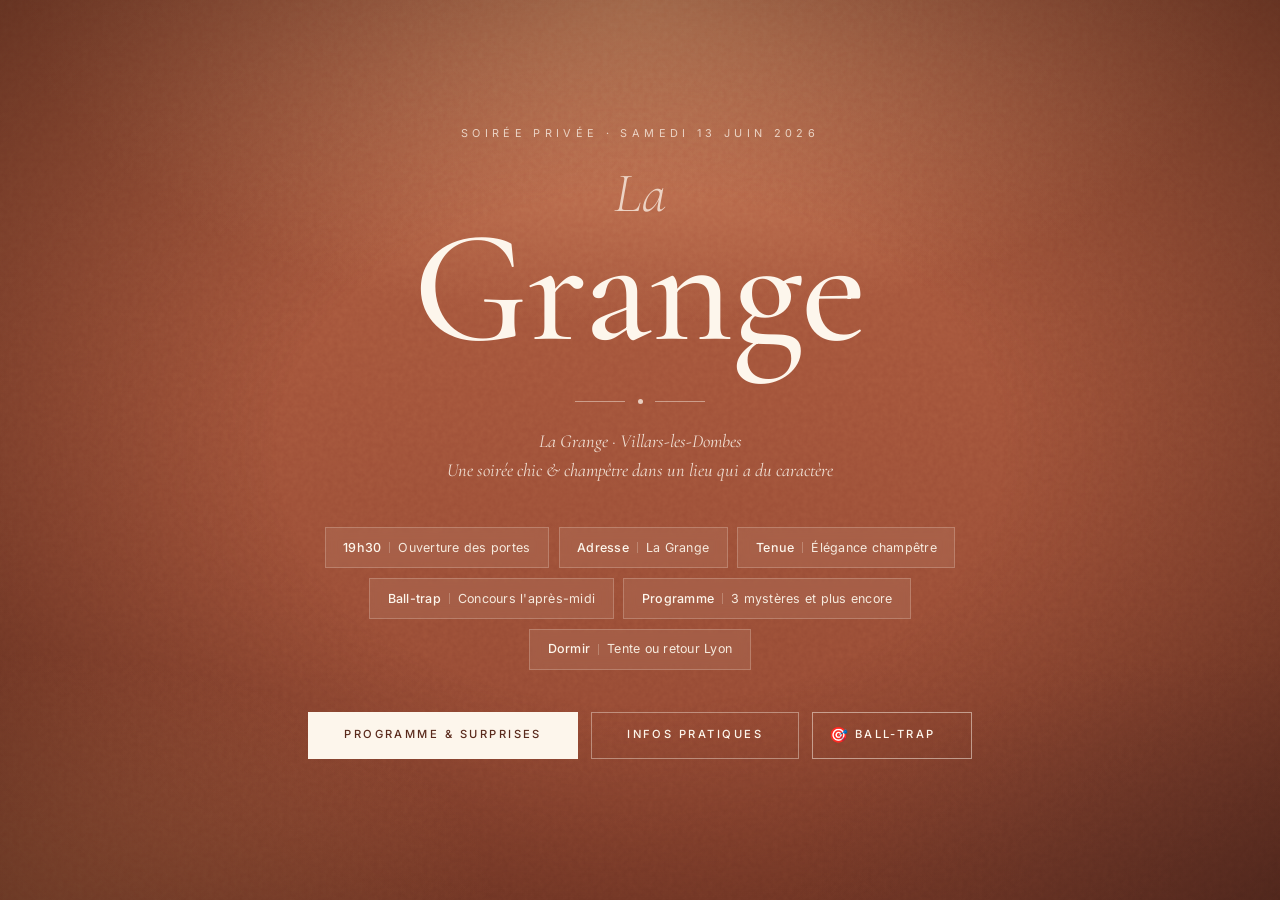
==== commit 50a441c4: "Update index.html" ====
--- a/index.html
+++ b/index.html
@@ -30,7 +30,7 @@
     <a href="adresse.html" class="tag"><strong>Adresse</strong><span class="tag-sep"></span>La Grange</a>
     <a href="tenue.html" class="tag"><strong>Tenue</strong><span class="tag-sep"></span>Élégance champêtre</a>
     <a href="ball-trap.html" class="tag"><strong>Ball-trap</strong><span class="tag-sep"></span>Concours l'après-midi</a>
-    <a href="programme.html#surprises" class="tag"><strong>Surprises</strong><span class="tag-sep"></span>3 mystères au programme</a>
+    <a href="programme.html#surprises" class="tag"><strong>Programme</strong><span class="tag-sep"></span>3 mystères et plus encore</a>
     <a href="adresse.html#dormir" class="tag"><strong>Dormir</strong><span class="tag-sep"></span>Tente ou retour Lyon</a>
   </ul>
 
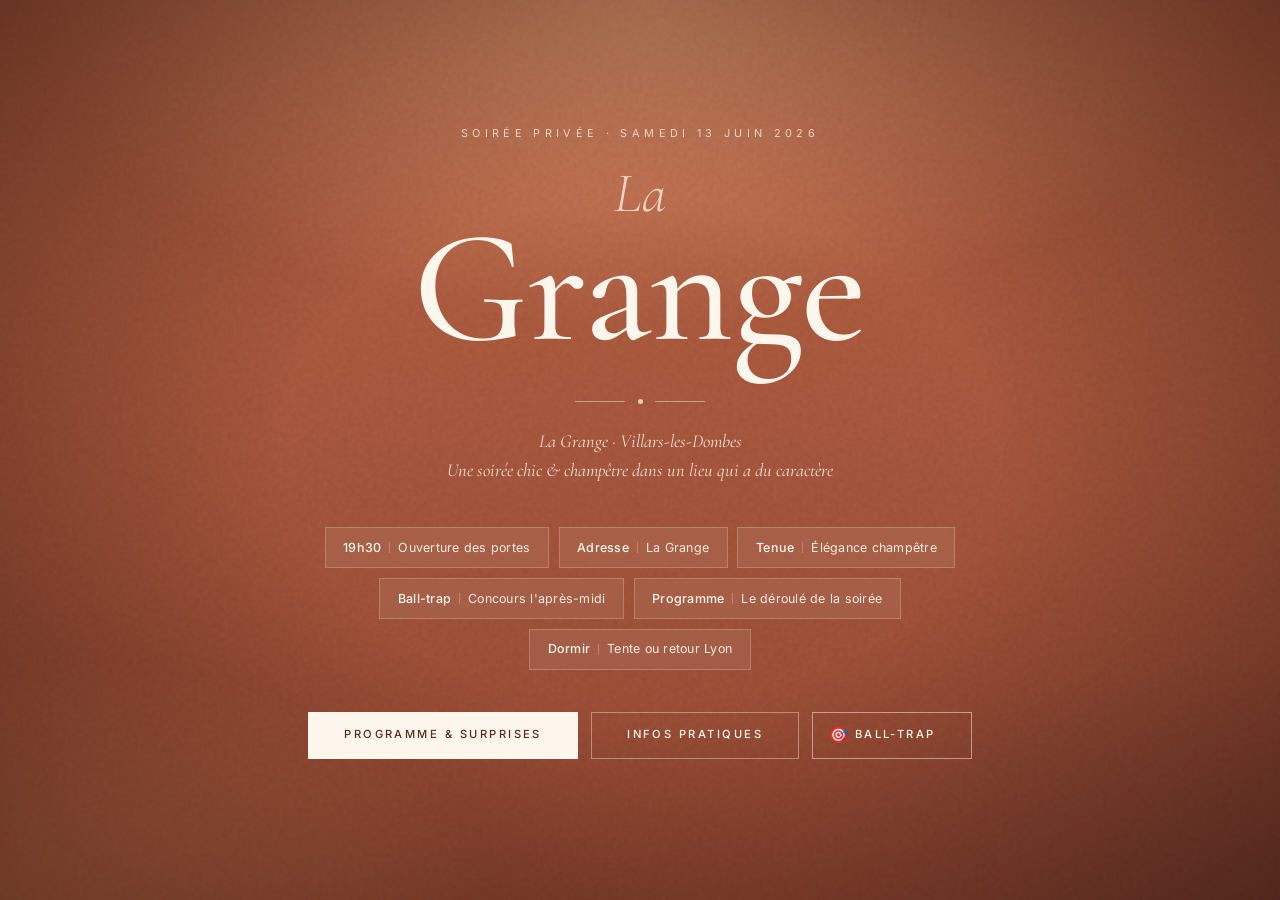
==== commit c3c903c6: "Update index.html" ====
--- a/index.html
+++ b/index.html
@@ -30,7 +30,7 @@
     <a href="adresse.html" class="tag"><strong>Adresse</strong><span class="tag-sep"></span>La Grange</a>
     <a href="tenue.html" class="tag"><strong>Tenue</strong><span class="tag-sep"></span>Élégance champêtre</a>
     <a href="ball-trap.html" class="tag"><strong>Ball-trap</strong><span class="tag-sep"></span>Concours l'après-midi</a>
-    <a href="programme.html#surprises" class="tag"><strong>Programme</strong><span class="tag-sep"></span>3 mystères et plus encore</a>
+    <a href="programme.html" class="tag"><strong>Programme</strong><span class="tag-sep"></span>Le déroulé de la soirée</a>
     <a href="adresse.html#dormir" class="tag"><strong>Dormir</strong><span class="tag-sep"></span>Tente ou retour Lyon</a>
   </ul>
 
--- a/style.css
+++ b/style.css
@@ -697,6 +697,183 @@
   margin-bottom: 0.4rem;
 }
 
+/* ── JAUGE INSCRITS ────────────────────────────────────────── */
+.bt-gauge-wrap {
+  background: rgba(20, 15, 8, 0.5);
+  border: 1px solid rgba(245, 232, 200, 0.18);
+  padding: 1.5rem 1.8rem;
+  margin: 2rem 0;
+}
+.bt-gauge-header {
+  display: flex;
+  justify-content: space-between;
+  align-items: baseline;
+  margin-bottom: 0.7rem;
+  font-size: 0.85rem;
+  color: rgba(245, 232, 200, 0.8);
+  letter-spacing: 0.05em;
+}
+.bt-gauge-header strong {
+  color: #f5e8c8;
+  font-size: 1.4rem;
+  font-weight: 500;
+  font-family: var(--font-display);
+}
+.bt-gauge {
+  height: 10px;
+  background: rgba(245, 232, 200, 0.1);
+  border-radius: 0;
+  overflow: hidden;
+  position: relative;
+}
+.bt-gauge-fill {
+  height: 100%;
+  background: linear-gradient(90deg, #6b8a3d, #a8893d);
+  transition: width 0.9s cubic-bezier(0.22, 1, 0.36, 1);
+  position: relative;
+}
+.bt-gauge-fill::after {
+  content: '';
+  position: absolute;
+  inset: 0;
+  background: linear-gradient(90deg, transparent, rgba(255,255,255,0.2), transparent);
+  animation: gaugeShine 3s ease-in-out infinite;
+}
+@keyframes gaugeShine {
+  0%, 100% { transform: translateX(-100%); }
+  50%      { transform: translateX(200%); }
+}
+.bt-gauge-note {
+  font-size: 0.75rem;
+  color: rgba(245, 232, 200, 0.6);
+  margin-top: 0.7rem;
+  font-style: italic;
+}
+
+/* ── OPTIONS (tournoi vs gratuit) ──────────────────────────── */
+.bt-options {
+  display: grid;
+  grid-template-columns: 1fr 1fr;
+  gap: 1.2rem;
+  margin: 2rem 0;
+}
+@media (max-width: 640px) {
+  .bt-options { grid-template-columns: 1fr; }
+}
+.bt-option {
+  position: relative;
+  padding: 1.8rem 1.6rem;
+  border: 1px solid rgba(245, 232, 200, 0.25);
+  background: rgba(20, 15, 8, 0.5);
+  transition: all 0.3s ease;
+}
+.bt-option:hover {
+  border-color: rgba(245, 232, 200, 0.5);
+  transform: translateY(-2px);
+}
+.bt-option-tournament {
+  background: linear-gradient(135deg, rgba(168, 137, 61, 0.15), rgba(20, 15, 8, 0.5));
+  border-color: rgba(168, 137, 61, 0.4);
+}
+.bt-option-free {
+  background: linear-gradient(135deg, rgba(107, 138, 61, 0.12), rgba(20, 15, 8, 0.5));
+  border-color: rgba(107, 138, 61, 0.35);
+}
+.bt-option-tag {
+  position: absolute;
+  top: -10px;
+  left: 1.4rem;
+  background: #4a4029;
+  border: 1px solid rgba(245, 232, 200, 0.3);
+  padding: 0.2rem 0.7rem;
+  font-size: 0.65rem;
+  letter-spacing: 0.18em;
+  text-transform: uppercase;
+  color: rgba(245, 232, 200, 0.85);
+}
+.bt-option h3 {
+  color: #f5e8c8;
+  margin: 0 0 0.5rem;
+  font-size: 1.35rem;
+}
+.bt-option-price {
+  font-family: var(--font-display);
+  font-size: 2rem;
+  font-weight: 500;
+  color: #f5e8c8;
+  margin: 0.3rem 0 0.8rem;
+  line-height: 1;
+}
+.bt-option-desc {
+  font-size: 0.88rem;
+  line-height: 1.65;
+  color: rgba(245, 232, 200, 0.85);
+  margin: 0;
+}
+
+/* ── ENCART RÈGLES ─────────────────────────────────────────── */
+.bt-warning {
+  background: rgba(80, 40, 15, 0.4);
+  border-left: 3px solid #ffcc66;
+  padding: 1.6rem 1.8rem;
+  margin: 2rem 0;
+}
+.bt-warning ul {
+  list-style: none;
+  padding: 0;
+  margin: 0.8rem 0 0;
+}
+.bt-warning li {
+  font-size: 0.92rem;
+  line-height: 1.7;
+  color: rgba(245, 232, 200, 0.9);
+  padding: 0.4rem 0 0.4rem 1.6rem;
+  position: relative;
+}
+.bt-warning li::before {
+  content: '—';
+  position: absolute;
+  left: 0;
+  color: #ffcc66;
+}
+
+/* ── ENCART INSCRIPTION ────────────────────────────────────── */
+.bt-signup {
+  background: linear-gradient(135deg, rgba(40, 30, 12, 0.7), rgba(20, 15, 8, 0.6));
+  border: 1px solid rgba(245, 232, 200, 0.25);
+  padding: 2.2rem;
+  margin: 2.5rem 0;
+}
+.bt-signup-steps {
+  list-style: none;
+  padding: 0;
+  margin: 1.2rem 0 0;
+}
+.bt-signup-steps li {
+  display: grid;
+  grid-template-columns: 50px 1fr;
+  gap: 1rem;
+  align-items: start;
+  padding: 0.8rem 0;
+  font-size: 0.95rem;
+  color: rgba(245, 232, 200, 0.9);
+  line-height: 1.6;
+}
+.bt-step-num {
+  display: flex;
+  align-items: center;
+  justify-content: center;
+  width: 38px;
+  height: 38px;
+  border-radius: 50%;
+  border: 1px solid rgba(245, 232, 200, 0.4);
+  font-family: var(--font-display);
+  font-size: 1.1rem;
+  font-weight: 500;
+  color: #f5e8c8;
+  flex-shrink: 0;
+}
+
 /* ── RESPONSIVE ─────────────────────────────────────────────── */
 @media (max-width: 600px) {
   .timeline-item { grid-template-columns: 70px 1fr; gap: 1rem; }
